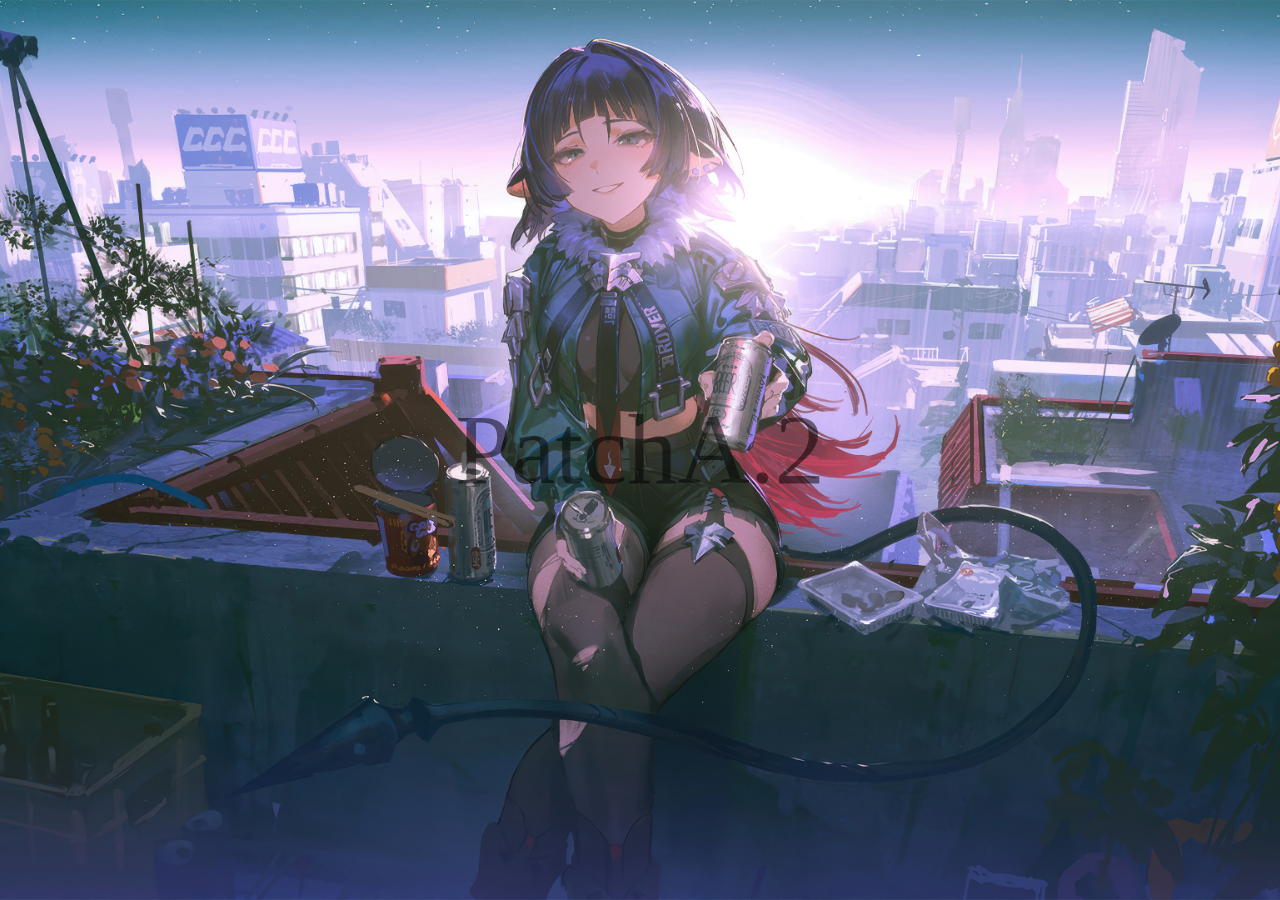
==== index.html @ 192d5fee "重置頁面路徑" ====
<!DOCTYPE html>
<html lang="en">

<head>
    <meta charset="UTF-8">
    <meta name="viewport" content="width=device-width, initial-scale=1.0">
    <title>Mr.Wilson@ProFillio</title>
    <meta name="theme-color" content="#B94FFF" media="(prefers-color-scheme: light)">
    <meta name="theme-color" content="#222222" media="(prefers-color-scheme: dark)">
    <link rel="stylesheet" href="./codeOfProFilio/cssOfProFilio/reset.css">
    <link rel="stylesheet" href="./codeOfProFilio/cssOfProFilio/index.css">
    <style>
        .test {
            font-size: 100px;
            opacity: 0.5;
            margin: auto;
            position: absolute;
            top: 50%;
            left: 50%;
            transform: translate(-50%, -50%);
        }
    </style>
</head>

<body>
    <div class="test">PatchA.2</div>
</body>

</html>
---- codeOfProFilio/cssOfProFilio/index.css ----
body {
    background-image: url(/assestOfProFilio/JDbg.jpg);
    background-size: cover;
    background-position: 49% 0%;
    background-repeat: no-repeat;
    background-attachment: fixed;
}
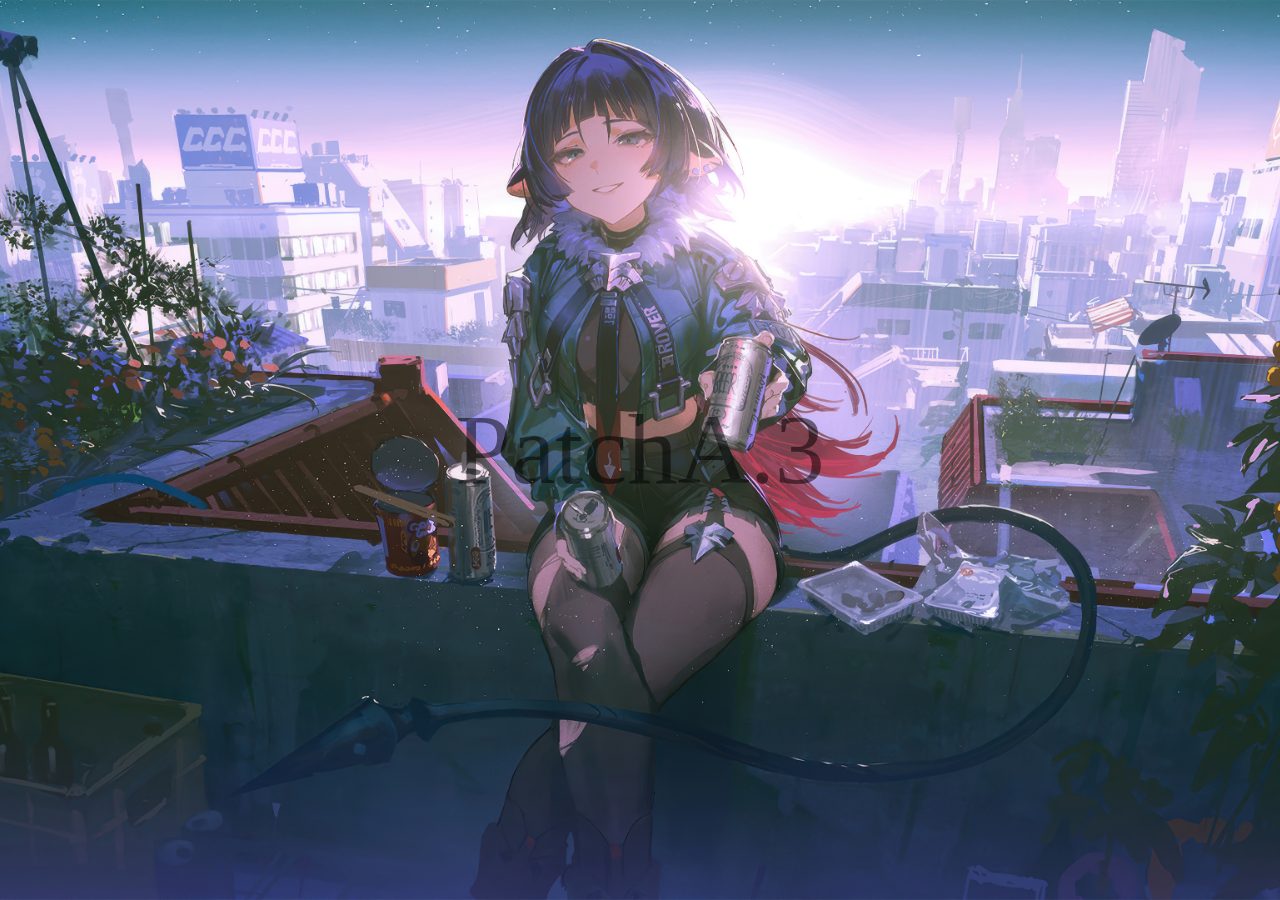
==== commit b33343f2: "測試" ====
--- a/index.html
+++ b/index.html
@@ -7,8 +7,8 @@
     <title>Mr.Wilson@ProFillio</title>
     <meta name="theme-color" content="#B94FFF" media="(prefers-color-scheme: light)">
     <meta name="theme-color" content="#222222" media="(prefers-color-scheme: dark)">
-    <link rel="stylesheet" href="./codeOfProFilio/cssOfProFilio/reset.css">
-    <link rel="stylesheet" href="./codeOfProFilio/cssOfProFilio/index.css">
+    <link rel="stylesheet" href="./css/reset.css">
+    <link rel="stylesheet" href="./css/index.css">
     <style>
         .test {
             font-size: 100px;
@@ -23,7 +23,7 @@
 </head>
 
 <body>
-    <div class="test">PatchA.2</div>
+    <div class="test">PatchA.3</div>
 </body>
 
 </html>--- a/css/index.css
+++ b/css/index.css
@@ -0,0 +1,7 @@
+body {
+    background-image: url(/assets/JDbg.jpg);
+    background-size: cover;
+    background-position: 49% 0%;
+    background-repeat: no-repeat;
+    background-attachment: fixed;
+}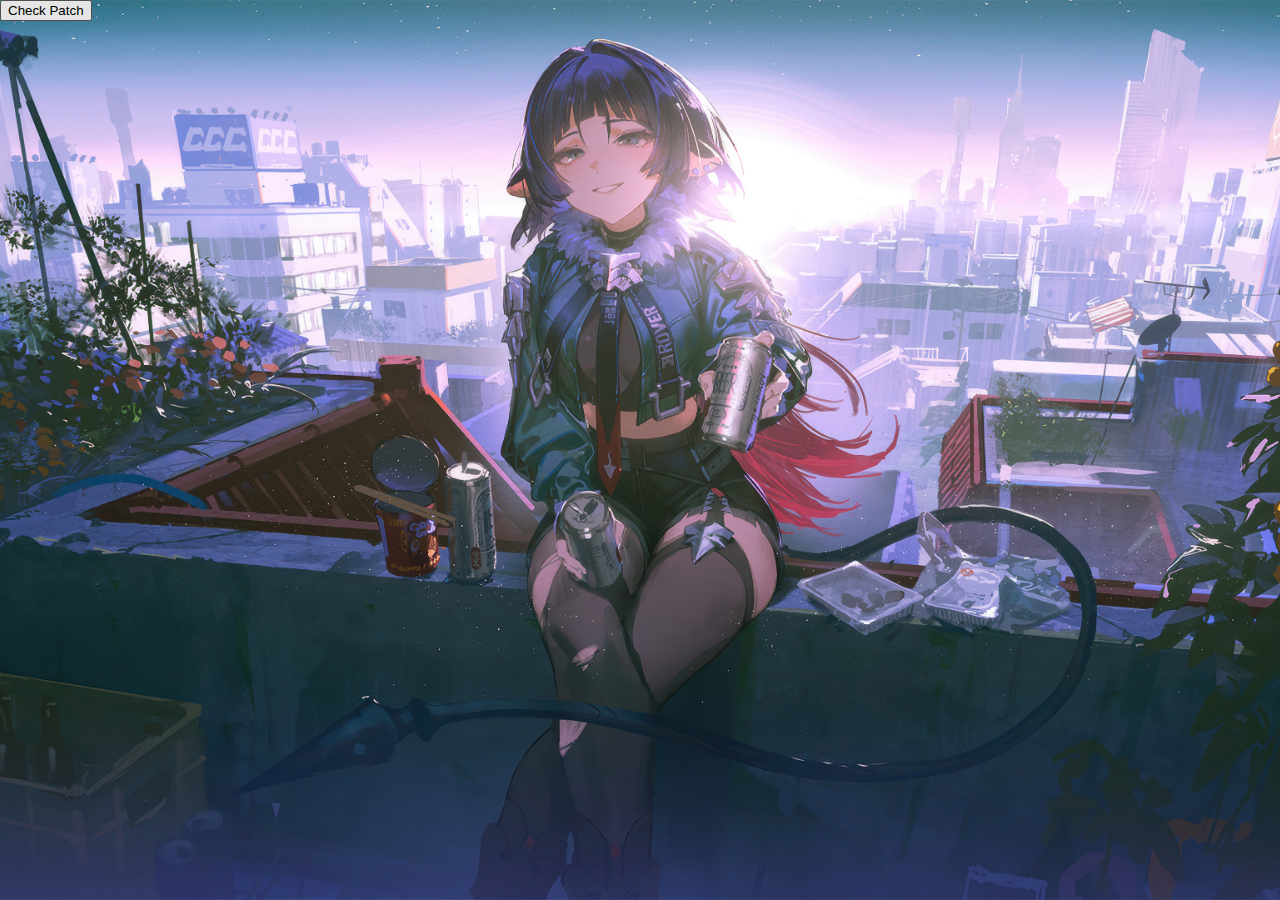
==== commit 18bc76b8: "重新導向" ====
--- a/index.html
+++ b/index.html
@@ -10,20 +10,19 @@
     <link rel="stylesheet" href="./css/reset.css">
     <link rel="stylesheet" href="./css/index.css">
     <style>
-        .test {
-            font-size: 100px;
-            opacity: 0.5;
-            margin: auto;
-            position: absolute;
-            top: 50%;
-            left: 50%;
-            transform: translate(-50%, -50%);
+        body {
+            background-image: url(./assets/JDbg.jpg);
+            background-size: cover;
+            background-position: 49% 0%;
+            background-repeat: no-repeat;
+            background-attachment: fixed;
         }
     </style>
 </head>
 
 <body>
-    <div class="test">PatchA.3</div>
+
+    <button onclick="window.location.href = './Pages/patch.html';">Check Patch</button>
 </body>
 
 </html>--- a/css/index.css
+++ b/css/index.css
@@ -1,7 +1,7 @@
-body {
+/* body {
     background-image: url(/assets/JDbg.jpg);
     background-size: cover;
     background-position: 49% 0%;
     background-repeat: no-repeat;
     background-attachment: fixed;
-}+} */